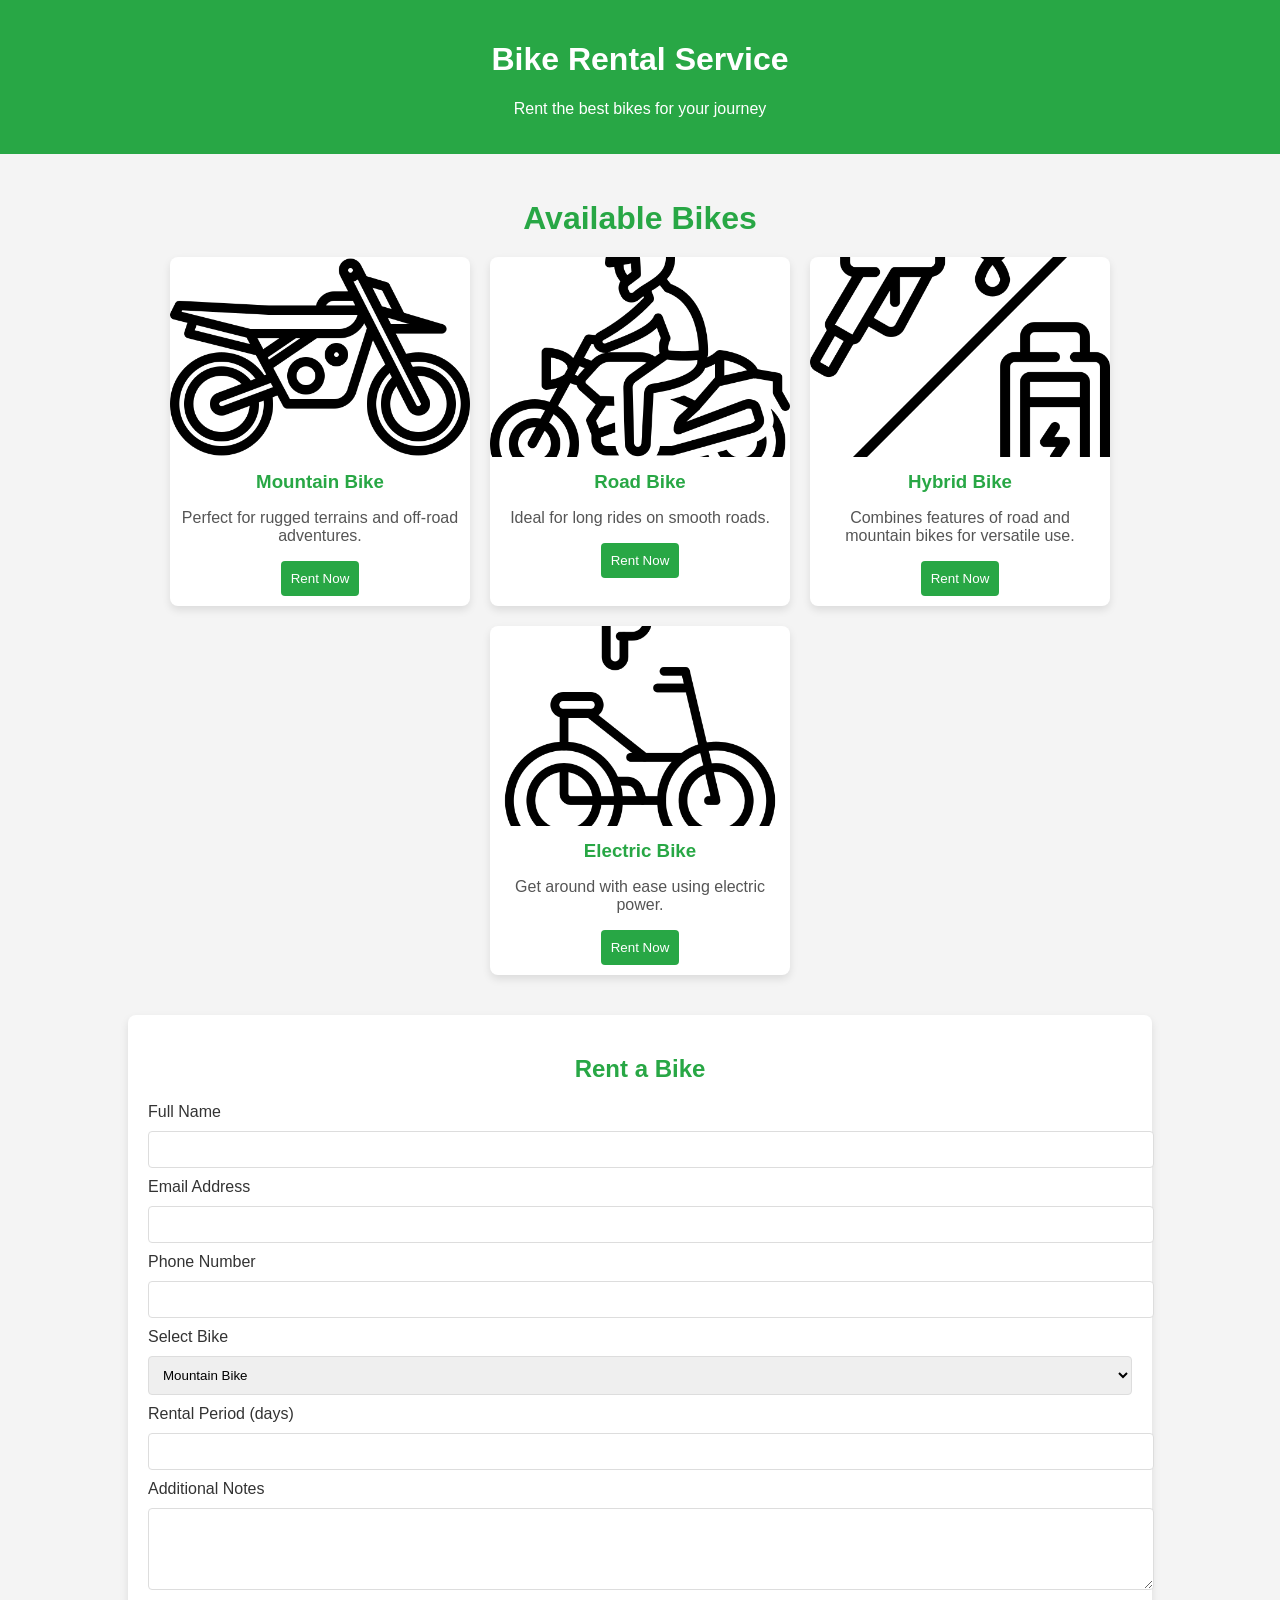
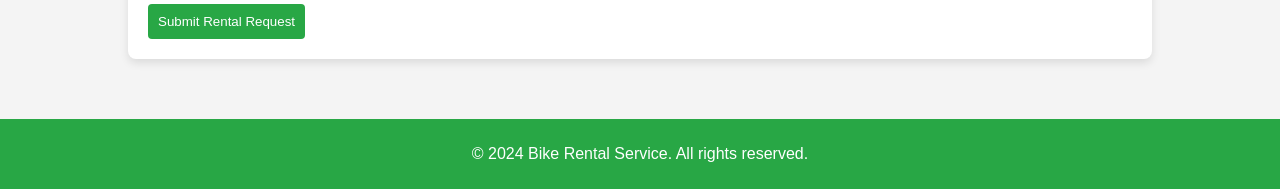
==== bikerent.html @ cde67d48 "Add files via upload" ====
<!DOCTYPE html>
<html lang="en">
<head>
    <meta charset="UTF-8">
    <meta name="viewport" content="width=device-width, initial-scale=1.0">
    <title>Bike Rental Service</title>
    <style>
        body {
            font-family: 'Segoe UI', Tahoma, Geneva, Verdana, sans-serif;
            margin: 0;
            padding: 0;
            background: #f4f4f4;
            color: #333;
        }
        header {
            background: #28a745;
            color: white;
            padding: 20px 0;
            text-align: center;
        }
        .container {
            width: 80%;
            max-width: 1200px;
            margin: 0 auto;
            padding: 20px;
        }
        .section {
            margin-bottom: 40px;
        }
        .section h2 {
            color: #28a745;
            margin-bottom: 20px;
            font-size: 2em;
            text-align: center;
        }
        .bike-list {
            display: flex;
            flex-wrap: wrap;
            gap: 20px;
            justify-content: center;
        }
        .bike-item {
            background: white;
            border-radius: 8px;
            box-shadow: 0 4px 8px rgba(0, 0, 0, 0.1);
            overflow: hidden;
            width: 300px;
            text-align: center;
        }
        .bike-item img {
            width: 100%;
            height: 200px;
            object-fit: cover;
        }
        .bike-item h3 {
            margin: 10px 0;
            color: #28a745;
        }
        .bike-item p {
            padding: 0 10px;
            color: #555;
        }
        .bike-item button {
            background: #28a745;
            color: white;
            border: none;
            padding: 10px;
            border-radius: 4px;
            cursor: pointer;
            margin-bottom: 10px;
        }
        .bike-item button:hover {
            background: #218838;
        }
        .rental-form {
            background: white;
            border-radius: 8px;
            padding: 20px;
            box-shadow: 0 4px 8px rgba(0, 0, 0, 0.1);
        }
        .rental-form h2 {
            color: #28a745;
            margin-bottom: 20px;
            font-size: 1.5em;
        }
        .rental-form label {
            display: block;
            margin-bottom: 10px;
            color: #333;
        }
        .rental-form input, .rental-form select, .rental-form textarea {
            width: 100%;
            padding: 10px;
            margin-bottom: 10px;
            border: 1px solid #ddd;
            border-radius: 4px;
        }
        .rental-form button {
            background: #28a745;
            color: white;
            border: none;
            padding: 10px;
            border-radius: 4px;
            cursor: pointer;
        }
        .rental-form button:hover {
            background: #218838;
        }
        footer {
            background: #28a745;
            color: white;
            padding: 10px 0;
            text-align: center;
        }
    </style>
</head>
<body>
    <header>
        <h1>Bike Rental Service</h1>
        <p>Rent the best bikes for your journey</p>
    </header>

    <div class="container">
        <!-- Available Bikes Section -->
        <section class="section">
            <h2>Available Bikes</h2>
            <div class="bike-list">
                <div class="bike-item">
                    <img src="image/mountain.png" alt="Bike 1">
                    <h3>Mountain Bike</h3>
                    <p>Perfect for rugged terrains and off-road adventures.</p>
                    <button>Rent Now</button>
                </div>
                <div class="bike-item">
                    <img src="image/road.png" alt="Bike 2">
                    <h3>Road Bike</h3>
                    <p>Ideal for long rides on smooth roads.</p>
                    <button>Rent Now</button>
                </div>
                <div class="bike-item">
                    <img src="image/fuel.png" alt="Bike 3">
                    <h3>Hybrid Bike</h3>
                    <p>Combines features of road and mountain bikes for versatile use.</p>
                    <button>Rent Now</button>
                </div>
                <div class="bike-item">
                    <img src="image/bike.png" alt="Bike 4">
                    <h3>Electric Bike</h3>
                    <p>Get around with ease using electric power.</p>
                    <button>Rent Now</button>
                </div>
            </div>
        </section>

        <!-- Rental Form Section -->
        <section class="section">
            <div class="rental-form">
                <h2>Rent a Bike</h2>
                <form action="submit_rental.php" method="post">
                    <label for="name">Full Name</label>
                    <input type="text" id="name" name="name" required>

                    <label for="email">Email Address</label>
                    <input type="email" id="email" name="email" required>

                    <label for="phone">Phone Number</label>
                    <input type="tel" id="phone" name="phone" required>

                    <label for="bike">Select Bike</label>
                    <select id="bike" name="bike" required>
                        <option value="mountain">Mountain Bike</option>
                        <option value="road">Road Bike</option>
                        <option value="hybrid">Hybrid Bike</option>
                        <option value="electric">Electric Bike</option>
                    </select>

                    <label for="rental_period">Rental Period (days)</label>
                    <input type="number" id="rental_period" name="rental_period" required min="1">

                    <label for="message">Additional Notes</label>
                    <textarea id="message" name="message" rows="4"></textarea>

                    <button type="submit">Submit Rental Request</button>
                </form>
            </div>
        </section>
    </div>

    <footer>
        <p>&copy; 2024 Bike Rental Service. All rights reserved.</p>
    </footer>
</body>
</html>
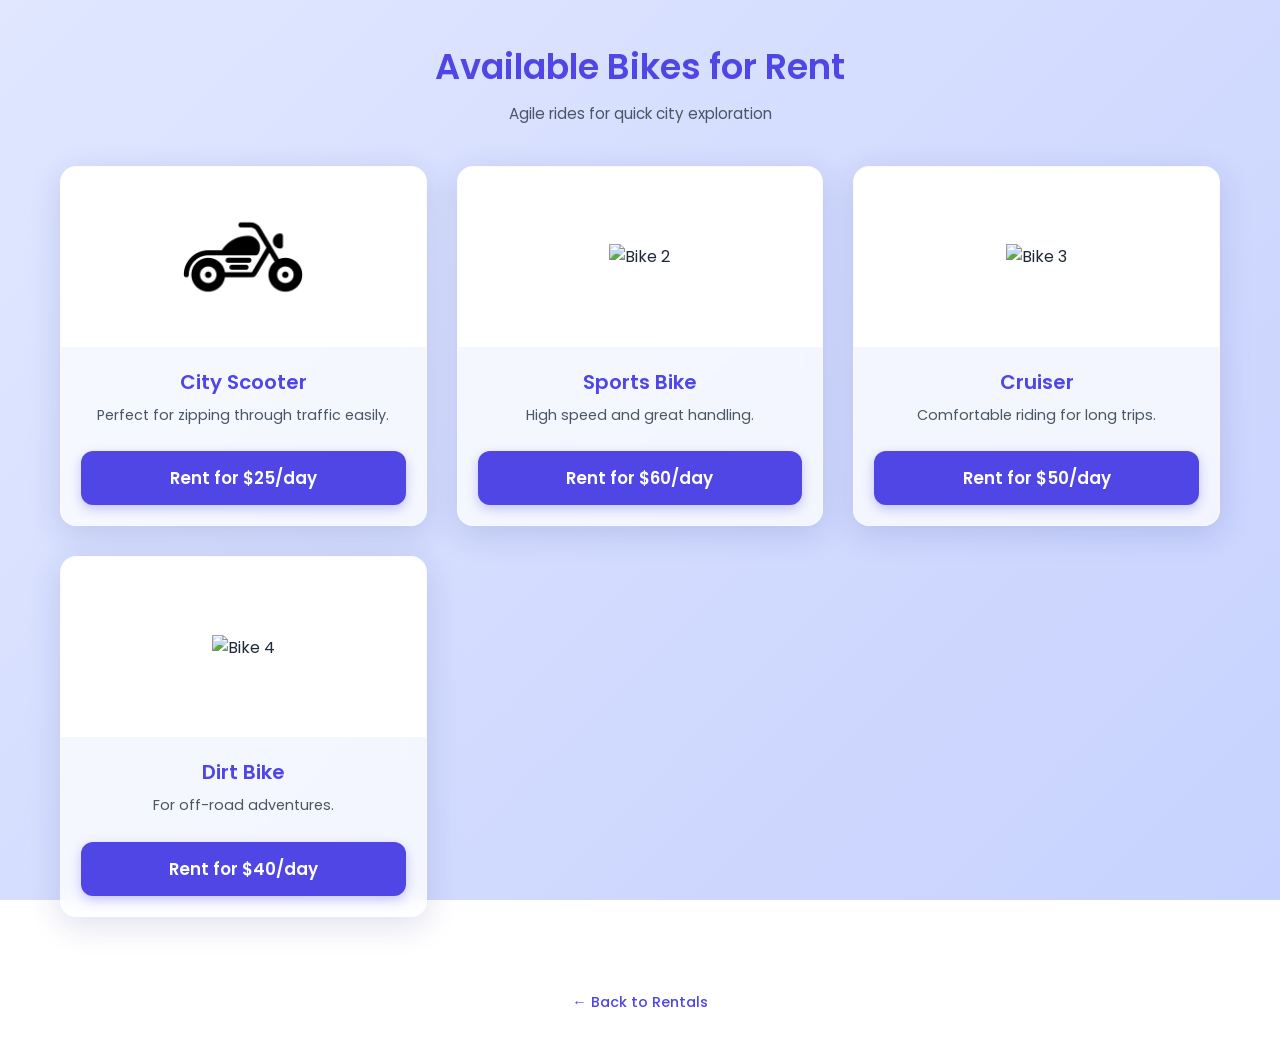
==== commit 566208c0: "fixing ui" ====
--- a/bikerent.html
+++ b/bikerent.html
@@ -3,191 +3,107 @@
 <head>
     <meta charset="UTF-8">
     <meta name="viewport" content="width=device-width, initial-scale=1.0">
-    <title>Bike Rental Service</title>
+    <title>Ticket App - Bike Rentals</title>
+    <link rel="stylesheet" href="styles.css">
     <style>
-        body {
-            font-family: 'Segoe UI', Tahoma, Geneva, Verdana, sans-serif;
-            margin: 0;
-            padding: 0;
-            background: #f4f4f4;
-            color: #333;
+        .car-grid {
+            display: grid;
+            grid-template-columns: repeat(auto-fit, minmax(280px, 1fr));
+            gap: 30px;
+            width: 100%;
+            margin-bottom: 50px;
         }
-        header {
-            background: #28a745;
-            color: white;
-            padding: 20px 0;
+        .car-card {
+            background: var(--glass-bg);
+            backdrop-filter: blur(12px);
+            border-radius: var(--border-radius-lg);
+            overflow: hidden;
+            border: 1px solid var(--glass-border);
+            box-shadow: var(--glass-shadow);
+            transition: transform var(--transition-speed);
+        }
+        .car-card:hover {
+            transform: translateY(-5px);
+        }
+        .car-img-container {
+            width: 100%;
+            height: 180px;
+            background: #fff;
+            display: flex;
+            align-items: center;
+            justify-content: center;
+        }
+        .car-card img {
+            max-width: 70%;
+            max-height: 70%;
+            object-fit: contain;
+        }
+        .car-details {
+            padding: 20px;
             text-align: center;
         }
-        .container {
-            width: 80%;
-            max-width: 1200px;
-            margin: 0 auto;
-            padding: 20px;
+        .car-details h3 {
+            color: var(--primary-color);
+            font-size: 1.25rem;
         }
-        .section {
-            margin-bottom: 40px;
-        }
-        .section h2 {
-            color: #28a745;
-            margin-bottom: 20px;
-            font-size: 2em;
-            text-align: center;
-        }
-        .bike-list {
-            display: flex;
-            flex-wrap: wrap;
-            gap: 20px;
-            justify-content: center;
-        }
-        .bike-item {
-            background: white;
-            border-radius: 8px;
-            box-shadow: 0 4px 8px rgba(0, 0, 0, 0.1);
-            overflow: hidden;
-            width: 300px;
-            text-align: center;
-        }
-        .bike-item img {
-            width: 100%;
-            height: 200px;
-            object-fit: cover;
-        }
-        .bike-item h3 {
-            margin: 10px 0;
-            color: #28a745;
-        }
-        .bike-item p {
-            padding: 0 10px;
-            color: #555;
-        }
-        .bike-item button {
-            background: #28a745;
-            color: white;
-            border: none;
-            padding: 10px;
-            border-radius: 4px;
-            cursor: pointer;
-            margin-bottom: 10px;
-        }
-        .bike-item button:hover {
-            background: #218838;
-        }
-        .rental-form {
-            background: white;
-            border-radius: 8px;
-            padding: 20px;
-            box-shadow: 0 4px 8px rgba(0, 0, 0, 0.1);
-        }
-        .rental-form h2 {
-            color: #28a745;
-            margin-bottom: 20px;
-            font-size: 1.5em;
-        }
-        .rental-form label {
-            display: block;
-            margin-bottom: 10px;
-            color: #333;
-        }
-        .rental-form input, .rental-form select, .rental-form textarea {
-            width: 100%;
-            padding: 10px;
-            margin-bottom: 10px;
-            border: 1px solid #ddd;
-            border-radius: 4px;
-        }
-        .rental-form button {
-            background: #28a745;
-            color: white;
-            border: none;
-            padding: 10px;
-            border-radius: 4px;
-            cursor: pointer;
-        }
-        .rental-form button:hover {
-            background: #218838;
-        }
-        footer {
-            background: #28a745;
-            color: white;
-            padding: 10px 0;
-            text-align: center;
+        .car-details p {
+            font-size: 0.9rem;
+            margin-bottom: 15px;
         }
     </style>
 </head>
 <body>
-    <header>
-        <h1>Bike Rental Service</h1>
-        <p>Rent the best bikes for your journey</p>
-    </header>
-
-    <div class="container">
-        <!-- Available Bikes Section -->
-        <section class="section">
-            <h2>Available Bikes</h2>
-            <div class="bike-list">
-                <div class="bike-item">
-                    <img src="image/mountain.png" alt="Bike 1">
-                    <h3>Mountain Bike</h3>
-                    <p>Perfect for rugged terrains and off-road adventures.</p>
-                    <button>Rent Now</button>
-                </div>
-                <div class="bike-item">
-                    <img src="image/road.png" alt="Bike 2">
-                    <h3>Road Bike</h3>
-                    <p>Ideal for long rides on smooth roads.</p>
-                    <button>Rent Now</button>
-                </div>
-                <div class="bike-item">
-                    <img src="image/fuel.png" alt="Bike 3">
-                    <h3>Hybrid Bike</h3>
-                    <p>Combines features of road and mountain bikes for versatile use.</p>
-                    <button>Rent Now</button>
-                </div>
-                <div class="bike-item">
-                    <img src="image/bike.png" alt="Bike 4">
-                    <h3>Electric Bike</h3>
-                    <p>Get around with ease using electric power.</p>
-                    <button>Rent Now</button>
+    <div class="app-container">
+        <h1 style="color: var(--primary-color); margin-bottom: 10px;">Available Bikes for Rent</h1>
+        <p style="margin-bottom: 40px; text-align: center;">Agile rides for quick city exploration</p>
+        
+        <div class="car-grid">
+            <div class="car-card">
+                <div class="car-img-container"><img src="image/motorbike.png" alt="Bike 1"></div>
+                <div class="car-details">
+                    <h3>City Scooter</h3>
+                    <p>Perfect for zipping through traffic easily.</p>
+                    <button class="btn-primary" onclick="rentVehicle('City Scooter', 25)">Rent for $25/day</button>
                 </div>
             </div>
-        </section>
+            <div class="car-card">
+                <div class="car-img-container"><img src="image/motor sports.png" alt="Bike 2"></div>
+                <div class="car-details">
+                    <h3>Sports Bike</h3>
+                    <p>High speed and great handling.</p>
+                    <button class="btn-primary" onclick="rentVehicle('Sports Bike', 60)">Rent for $60/day</button>
+                </div>
+            </div>
+            <div class="car-card">
+                <div class="car-img-container"><img src="image/cruiser.png" alt="Bike 3"></div>
+                <div class="car-details">
+                    <h3>Cruiser</h3>
+                    <p>Comfortable riding for long trips.</p>
+                    <button class="btn-primary" onclick="rentVehicle('Cruiser', 50)">Rent for $50/day</button>
+                </div>
+            </div>
+            <div class="car-card">
+                <div class="car-img-container"><img src="image/dirt bike.png" alt="Bike 4"></div>
+                <div class="car-details">
+                    <h3>Dirt Bike</h3>
+                    <p>For off-road adventures.</p>
+                    <button class="btn-primary" onclick="rentVehicle('Dirt Bike', 40)">Rent for $40/day</button>
+                </div>
+            </div>
+        </div>
 
-        <!-- Rental Form Section -->
-        <section class="section">
-            <div class="rental-form">
-                <h2>Rent a Bike</h2>
-                <form action="submit_rental.php" method="post">
-                    <label for="name">Full Name</label>
-                    <input type="text" id="name" name="name" required>
-
-                    <label for="email">Email Address</label>
-                    <input type="email" id="email" name="email" required>
-
-                    <label for="phone">Phone Number</label>
-                    <input type="tel" id="phone" name="phone" required>
-
-                    <label for="bike">Select Bike</label>
-                    <select id="bike" name="bike" required>
-                        <option value="mountain">Mountain Bike</option>
-                        <option value="road">Road Bike</option>
-                        <option value="hybrid">Hybrid Bike</option>
-                        <option value="electric">Electric Bike</option>
-                    </select>
-
-                    <label for="rental_period">Rental Period (days)</label>
-                    <input type="number" id="rental_period" name="rental_period" required min="1">
-
-                    <label for="message">Additional Notes</label>
-                    <textarea id="message" name="message" rows="4"></textarea>
-
-                    <button type="submit">Submit Rental Request</button>
-                </form>
-            </div>
-        </section>
+        <div class="footer-text">
+            <a href="rentals.html">&larr; Back to Rentals</a>
+        </div>
     </div>
 
-    <footer>
-        <p>&copy; 2024 Bike Rental Service. All rights reserved.</p>
-    </footer>
+    <script src="app.js"></script>
+    <script>
+        function rentVehicle(name, price) {
+            if(confirm(`Rent ${name} for $${price}/day?`)) {
+                navigateTo(`payment.html?total=${price}&type=${encodeURIComponent(name)}`);
+            }
+        }
+    </script>
 </body>
 </html>
--- a/styles.css
+++ b/styles.css
@@ -0,0 +1,355 @@
+@import url('https://fonts.googleapis.com/css2?family=Poppins:wght@300;400;500;600;700&display=swap');
+
+:root {
+    /* Color Palette */
+    --primary-color: #4F46E5;
+    --primary-hover: #4338CA;
+    --secondary-color: #10B981;
+    --secondary-hover: #059669;
+    --bg-gradient-start: #E0E7FF;
+    --bg-gradient-end: #C7D2FE;
+    --text-main: #1F2937;
+    --text-muted: #4B5563;
+    
+    /* Glassmorphism */
+    --glass-bg: rgba(255, 255, 255, 0.75);
+    --glass-border: rgba(255, 255, 255, 0.5);
+    --glass-shadow: 0 8px 32px 0 rgba(31, 38, 135, 0.15);
+    
+    /* Variables */
+    --border-radius-lg: 16px;
+    --border-radius-md: 12px;
+    --border-radius-sm: 8px;
+    --transition-speed: 0.3s;
+}
+
+/* Global Reset */
+* {
+    margin: 0;
+    padding: 0;
+    box-sizing: border-box;
+}
+
+body {
+    font-family: 'Poppins', sans-serif;
+    background: linear-gradient(135deg, var(--bg-gradient-start), var(--bg-gradient-end));
+    color: var(--text-main);
+    min-height: 100vh;
+    display: flex;
+    flex-direction: column;
+    align-items: center;
+    background-attachment: fixed;
+}
+
+/* Typography */
+h1, h2, h3 {
+    font-weight: 600;
+    color: var(--text-main);
+}
+h1 { font-size: 2.2rem; margin-bottom: 1rem; }
+h2 { font-size: 1.8rem; margin-bottom: 0.75rem; }
+h3 { font-size: 1.4rem; margin-bottom: 0.5rem; }
+p { font-size: 0.95rem; color: var(--text-muted); line-height: 1.5; }
+
+/* Layout Containers */
+.app-container {
+    width: 100%;
+    max-width: 1200px;
+    padding: 40px 20px;
+    display: flex;
+    flex-direction: column;
+    align-items: center;
+}
+
+.center-wrapper {
+    display: flex;
+    justify-content: center;
+    align-items: center;
+    width: 100%;
+    min-height: 100vh;
+    padding: 20px;
+}
+
+/* Glass Panels */
+.glass-panel {
+    background: var(--glass-bg);
+    backdrop-filter: blur(12px);
+    -webkit-backdrop-filter: blur(12px);
+    border: 1px solid var(--glass-border);
+    border-radius: var(--border-radius-lg);
+    box-shadow: var(--glass-shadow);
+    padding: 40px;
+    width: 100%;
+    max-width: 500px;
+    text-align: center;
+}
+
+.glass-panel-large {
+    max-width: 800px;
+}
+
+/* Options Grid (Dashboard/Rentals) */
+.options-grid {
+    display: grid;
+    grid-template-columns: repeat(auto-fit, minmax(240px, 1fr));
+    gap: 30px;
+    width: 100%;
+    max-width: 1000px;
+    margin-top: 20px;
+}
+
+.glass-card {
+    background: var(--glass-bg);
+    backdrop-filter: blur(12px);
+    border: 1px solid var(--glass-border);
+    border-radius: var(--border-radius-lg);
+    box-shadow: var(--glass-shadow);
+    padding: 30px 20px;
+    text-align: center;
+    cursor: pointer;
+    transition: transform var(--transition-speed) ease, box-shadow var(--transition-speed) ease;
+    display: flex;
+    flex-direction: column;
+    align-items: center;
+}
+
+.glass-card:hover {
+    transform: translateY(-8px);
+    box-shadow: 0 12px 40px 0 rgba(31, 38, 135, 0.25);
+}
+
+.glass-card img, .glass-card i {
+    width: 70px;
+    height: 70px;
+    margin-bottom: 15px;
+    object-fit: contain;
+    transition: transform var(--transition-speed);
+}
+
+.glass-card:hover img {
+    transform: scale(1.1);
+}
+
+/* Selection Options (e.g. Taxi types) */
+.selection-option {
+    background: rgba(255,255,255,0.5);
+    border: 2px solid transparent;
+    border-radius: var(--border-radius-md);
+    padding: 15px;
+    margin-bottom: 15px;
+    cursor: pointer;
+    transition: all var(--transition-speed);
+    text-align: left;
+    font-weight: 500;
+}
+
+.selection-option:hover {
+    background: rgba(255,255,255,0.8);
+}
+
+.selection-option.selected {
+    border-color: var(--primary-color);
+    background: rgba(255,255,255,0.9);
+    box-shadow: 0 4px 12px rgba(79, 70, 229, 0.2);
+}
+
+/* Forms */
+.form-group {
+    margin-bottom: 20px;
+    text-align: left;
+}
+
+.form-group label {
+    display: block;
+    margin-bottom: 8px;
+    font-weight: 500;
+    color: var(--text-main);
+    font-size: 0.95rem;
+}
+
+.form-group input, .form-group select {
+    width: 100%;
+    padding: 14px 16px;
+    font-size: 1rem;
+    font-family: 'Poppins', sans-serif;
+    border: 1px solid rgba(255, 255, 255, 0.4);
+    background: rgba(255, 255, 255, 0.6);
+    border-radius: var(--border-radius-md);
+    outline: none;
+    transition: border-color var(--transition-speed), box-shadow var(--transition-speed);
+}
+
+.form-group input:focus, .form-group select:focus {
+    border-color: var(--primary-color);
+    box-shadow: 0 0 0 4px rgba(79, 70, 229, 0.1);
+    background: #fff;
+}
+
+/* Buttons */
+.btn-primary, .btn-secondary, .btn-success {
+    width: 100%;
+    padding: 14px;
+    font-size: 1.05rem;
+    font-weight: 600;
+    color: #fff;
+    border: none;
+    border-radius: var(--border-radius-md);
+    cursor: pointer;
+    transition: background-color var(--transition-speed), transform 0.1s;
+    font-family: 'Poppins', sans-serif;
+    margin-top: 10px;
+}
+
+.btn-primary { background: var(--primary-color); box-shadow: 0 4px 12px rgba(79, 70, 229, 0.3); }
+.btn-primary:hover { background: var(--primary-hover); }
+
+.btn-secondary { background: #6B7280; box-shadow: 0 4px 12px rgba(107, 114, 128, 0.3); }
+.btn-secondary:hover { background: #4B5563; }
+
+.btn-success { background: var(--secondary-color); box-shadow: 0 4px 12px rgba(16, 185, 129, 0.3); }
+.btn-success:hover { background: var(--secondary-hover); }
+
+.btn-primary:active, .btn-secondary:active, .btn-success:active { transform: scale(0.98); }
+
+/* Links & Footers */
+.footer-text {
+    margin-top: 25px;
+    font-size: 0.9rem;
+    color: var(--text-muted);
+    text-align: center;
+}
+
+.footer-text a {
+    color: var(--primary-color);
+    text-decoration: none;
+    font-weight: 500;
+    transition: color var(--transition-speed);
+}
+
+.footer-text a:hover {
+    color: var(--primary-hover);
+    text-decoration: underline;
+}
+
+/* Modals */
+.modal-overlay {
+    display: none;
+    position: fixed;
+    top: 0; left: 0; width: 100%; height: 100%;
+    background: rgba(0, 0, 0, 0.5);
+    backdrop-filter: blur(5px);
+    z-index: 1000;
+    justify-content: center;
+    align-items: center;
+    opacity: 0;
+    transition: opacity var(--transition-speed);
+}
+
+.modal-overlay.active {
+    display: flex;
+    opacity: 1;
+}
+
+.modal-content {
+    background: var(--glass-bg);
+    backdrop-filter: blur(15px);
+    border: 1px solid var(--glass-border);
+    border-radius: var(--border-radius-lg);
+    padding: 30px;
+    width: 90%;
+    max-width: 500px;
+    position: relative;
+    box-shadow: 0 20px 50px rgba(0,0,0,0.3);
+    transform: translateY(20px);
+    transition: transform var(--transition-speed);
+}
+
+.modal-overlay.active .modal-content {
+    transform: translateY(0);
+}
+
+.modal-close {
+    position: absolute;
+    top: 15px; right: 20px;
+    font-size: 1.5rem;
+    cursor: pointer;
+    color: var(--text-muted);
+}
+
+/* Seat Booking Map (Bus) */
+.bus-container {
+    display: flex;
+    flex-direction: column;
+    align-items: center;
+    background: var(--glass-bg);
+    border-radius: var(--border-radius-lg);
+    padding: 30px;
+    box-shadow: var(--glass-shadow);
+    margin-top: 20px;
+}
+
+.seat-row {
+    display: flex;
+    justify-content: center;
+    margin-bottom: 15px;
+    gap: 30px;
+}
+
+.seat-group {
+    display: flex;
+    gap: 15px;
+}
+
+.seat-btn {
+    background: #fff;
+    border: 2px solid transparent;
+    border-radius: 12px;
+    width: 75px;
+    height: 75px;
+    display: flex;
+    flex-direction: column;
+    justify-content: center;
+    align-items: center;
+    cursor: pointer;
+    transition: all 0.2s;
+    box-shadow: 0 2px 8px rgba(0,0,0,0.05);
+}
+
+.seat-btn.economy { background-color: #E0F2FE; color: #0369A1; }
+.seat-btn.luxury { background-color: #FCE7F3; color: #BE185D; }
+.seat-btn.sleeper { background-color: #DCFCE7; color: #15803D; }
+
+.seat-btn.disabled { background-color: #E5E7EB; color: #9CA3AF; cursor: not-allowed; }
+
+.seat-btn:hover:not(.disabled) { transform: scale(1.05); }
+
+.seat-btn.selected {
+    background-color: var(--primary-color);
+    color: #fff;
+    border-color: var(--primary-color);
+    box-shadow: 0 4px 12px rgba(79, 70, 229, 0.4);
+}
+
+.seat-btn i { font-size: 20px; margin-bottom: 5px; }
+.seat-price { font-size: 0.75rem; font-weight: 600; }
+
+/* Misc */
+.price-display {
+    font-size: 1.2rem;
+    font-weight: 600;
+    color: var(--primary-color);
+    margin: 10px 0;
+    text-align: center;
+}
+
+/* Responsive */
+@media (max-width: 768px) {
+    .glass-panel { padding: 30px 20px; }
+    h1 { font-size: 1.8rem; }
+    .options-grid { grid-template-columns: repeat(auto-fit, minmax(180px, 1fr)); }
+    .seat-row { gap: 15px; }
+    .seat-group { gap: 8px; }
+    .seat-btn { width: 55px; height: 55px; }
+    .seat-btn i { font-size: 16px; margin-bottom: 2px; }
+    .seat-price { font-size: 0.65rem; }
+}
